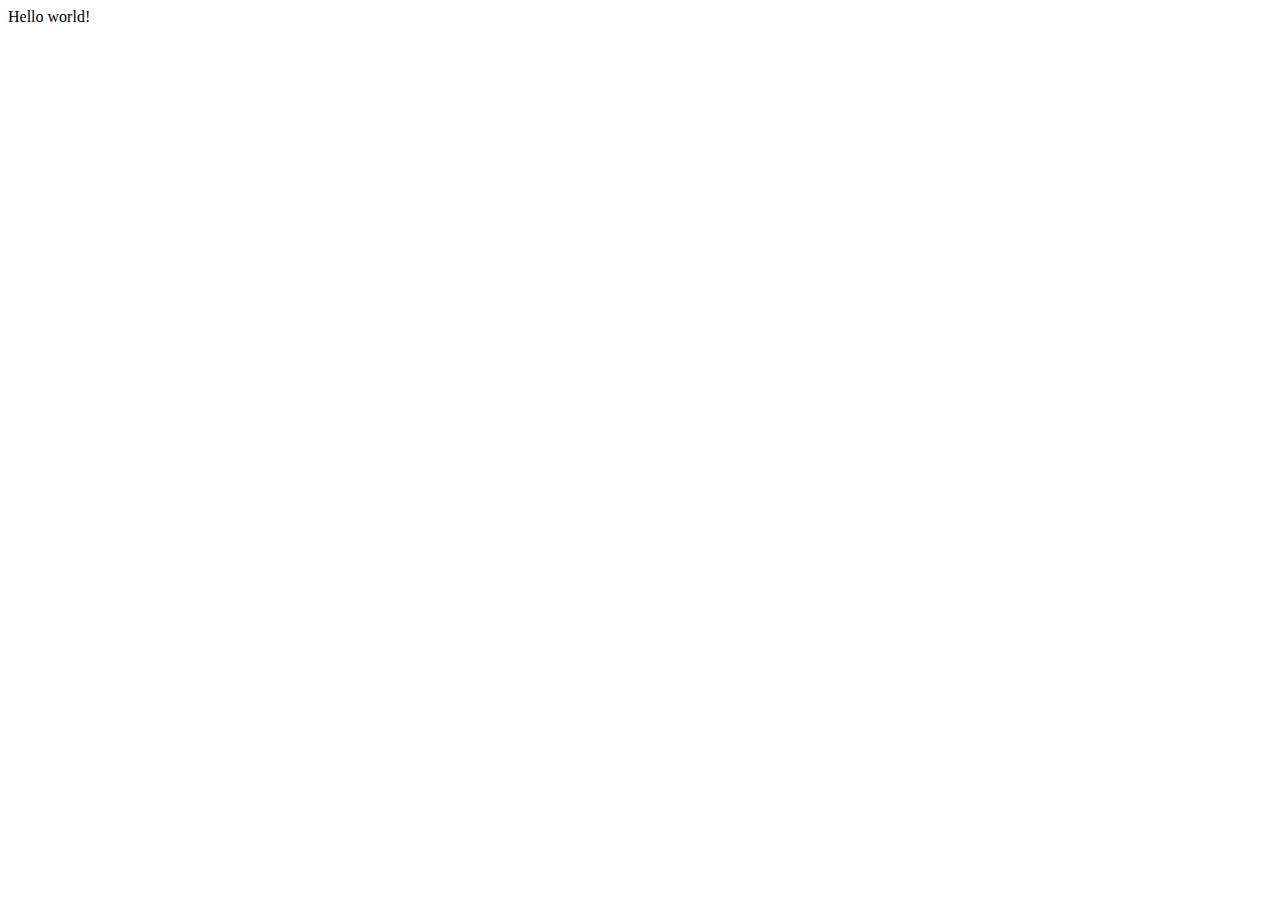
==== AngularCourseGroup2/index.html @ c31fe93a "Initial commit" ====
﻿<!DOCTYPE html>
<html ng-app="app">
<head>
    <title></title>
    <meta charset="utf-8"/>
    <script src="lib/angular.min.js"></script>
    <script src="angular-app/app.js"></script>

    <script src="angular-app/controllers/testController.js"></script>
</head>
<body>
<div data-ng-controller="testController">
    {{testMessage}}
</div>

</body>
</html>
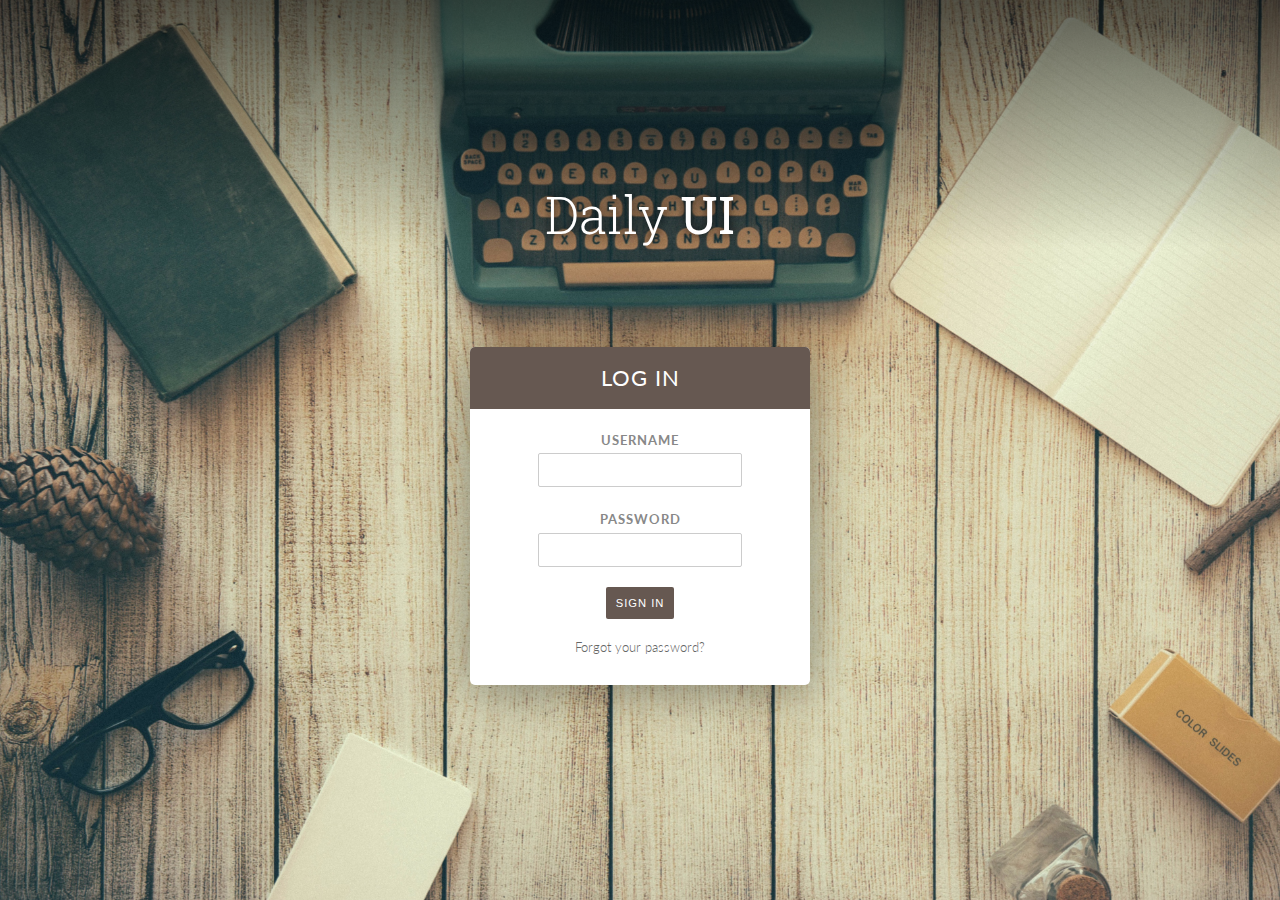
==== commit eb92135d: "Routing" ====
--- a/AngularCourseGroup2/index.html
+++ b/AngularCourseGroup2/index.html
@@ -2,16 +2,40 @@
 <html ng-app="app">
 <head>
     <title></title>
-    <meta charset="utf-8"/>
+    <meta charset="utf-8" />
+    <link href='https://fonts.googleapis.com/css?family=Roboto+Slab:400,100,300,700|Lato:400,100,300,700,900' rel='stylesheet' type='text/css'>
+    <script src="https://ajax.googleapis.com/ajax/libs/jquery/2.1.4/jquery.min.js"></script>
+    <link href="angular-app/css/animate.css" type="text/css" rel="stylesheet">
+    <link href="angular-app/css/style.css" type="text/css" rel="stylesheet">
+
     <script src="lib/angular.min.js"></script>
     <script src="angular-app/app.js"></script>
 
-    <script src="angular-app/controllers/testController.js"></script>
+    <script src="lib/angular-route.min.js"></script>
+
+    <script src="angular-app/js/login/loginController.js"></script>
+    <script src="angular-app/js/home/homeController.js"></script>
 </head>
 <body>
-<div data-ng-controller="testController">
-    {{testMessage}}
-</div>
+    <ng-view></ng-view>
 
+    <script>
+        $(document).ready(function () {
+            $('#logo').addClass('animated fadeInDown');
+            $("input:text:visible:first").focus();
+        });
+        $('#username').focus(function () {
+            $('label[for="username"]').addClass('selected');
+        });
+        $('#username').blur(function () {
+            $('label[for="username"]').removeClass('selected');
+        });
+        $('#password').focus(function () {
+            $('label[for="password"]').addClass('selected');
+        });
+        $('#password').blur(function () {
+            $('label[for="password"]').removeClass('selected');
+        });
+    </script>
 </body>
 </html>
--- a/AngularCourseGroup2/angular-app/css/style.css
+++ b/AngularCourseGroup2/angular-app/css/style.css
@@ -0,0 +1,151 @@
+body {
+	background: url("../img/photo_bg.jpg") no-repeat center center fixed;
+	background-size: cover;
+	font-size: 16px;
+	font-family: 'Lato', sans-serif;
+	font-weight: 300;
+	margin: 0;
+	color: #666;
+}
+
+/* Typography */
+h1#title {
+	font-family: 'Roboto Slab', serif;
+	font-weight: 300;
+	font-size: 3.2em;
+	color: white;
+	text-shadow: 0 0 10px rgba(0,0,0,0.8);
+	margin: 0 auto;
+	padding-top: 180px;
+	max-width: 300px;
+	text-align: center;
+	position: relative;
+	top: 0px;
+}
+
+h1#title span span {
+	font-weight: 400;
+}
+
+h2 {
+	text-transform: uppercase;
+	color: white;
+	font-weight: 400;
+	letter-spacing: 1px;
+	font-size: 1.4em;
+	line-height: 2.8em;
+}
+
+a {
+	text-decoration: none;
+	color: #666;
+}
+
+a:hover {
+	color: #aeaeae;
+}
+
+p.small {
+	font-size: 0.8em;
+	margin: 20px 0 0;
+}
+
+
+/* Layout */
+.container {
+	margin: 0;
+}
+
+.top {
+	margin: 0;
+	padding: 0;
+	width: 100%;
+	background: -moz-linear-gradient(top,  rgba(0,0,0,0.6) 0%, rgba(0,0,0,0) 100%); /* FF3.6-15 */
+	background: -webkit-linear-gradient(top,  rgba(0,0,0,0.6) 0%,rgba(0,0,0,0) 100%); /* Chrome10-25,Safari5.1-6 */
+	background: linear-gradient(to bottom,  rgba(0,0,0,0.6) 0%,rgba(0,0,0,0) 100%); /* W3C, IE10+, FF16+, Chrome26+, Opera12+, Safari7+ */
+	filter: progid:DXImageTransform.Microsoft.gradient( startColorstr='#99000000', endColorstr='#00000000',GradientType=0 ); /* IE6-9 */
+}
+
+.login-box {
+	background-color: white;
+	max-width: 340px;
+	margin: 0 auto;
+	position: relative;
+	top: 80px;
+	padding-bottom: 30px;
+	border-radius: 5px;
+	box-shadow: 0 5px 50px rgba(0,0,0,0.4);
+	text-align: center;
+}
+
+.login-box .box-header {
+	background-color: #665851;
+	margin-top: 0;
+	border-radius: 5px 5px 0 0;
+}
+
+.login-box label {
+	font-weight: 700;
+	font-size: .8em;
+	color: #888;
+	letter-spacing: 1px;
+	text-transform: uppercase;
+	line-height: 2em;
+}
+
+.login-box input {
+	margin-bottom: 20px;
+	padding: 8px;
+	border: 1px solid #ccc;
+	border-radius: 2px;
+	font-size: .9em;
+	color: #888;
+}
+
+.login-box input:focus {
+	outline: none;
+	border-color: #665851;
+	transition: 0.5s;
+	color: #665851;
+}
+
+.login-box button {
+	margin-top: 0px;
+	border: 0;
+	border-radius: 2px;
+	color: white;
+	padding: 10px;
+	text-transform: uppercase;
+	font-weight: 400;
+	font-size: 0.7em;
+	letter-spacing: 1px;
+	background-color: #665851;
+	cursor:pointer;
+	outline: none;
+}
+
+.login-box button:hover {
+	opacity: 0.7;
+	transition: 0.5s;
+}
+
+.login-box button:hover {
+	opacity: 0.7;
+	transition: 0.5s;
+}
+
+.selected {
+	color: #665851!important;
+	transition: 0.5s;
+}
+
+/* Animation Delay */
+#logo {
+  -webkit-animation-duration: 1s;
+  -webkit-animation-delay: 2s;
+}
+
+.login-box {
+  -webkit-animation-duration: 1s;
+  -webkit-animation-delay: 1s;
+}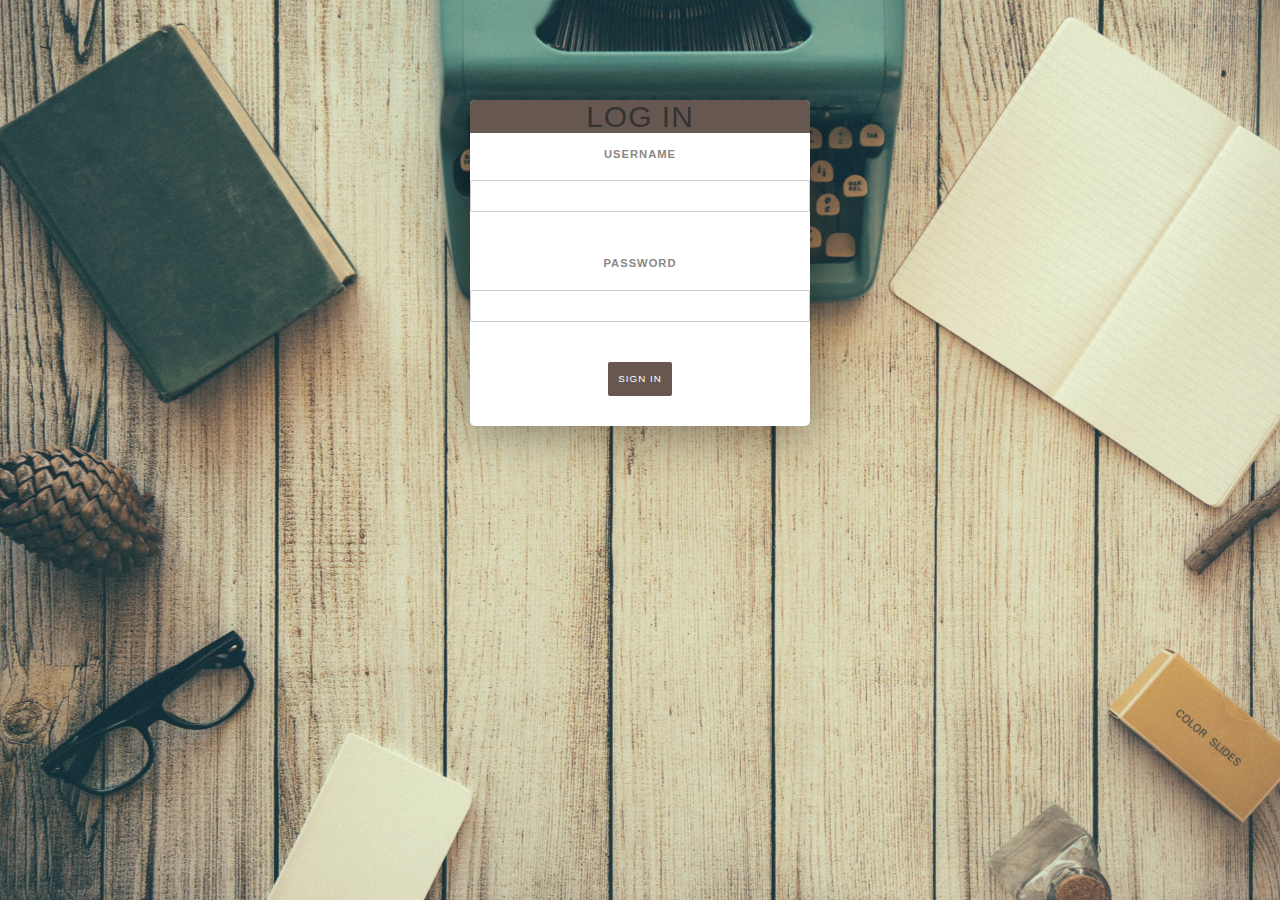
==== commit 73c6e5e9: "Home Screen" ====
--- a/AngularCourseGroup2/index.html
+++ b/AngularCourseGroup2/index.html
@@ -2,19 +2,35 @@
 <html ng-app="app">
 <head>
     <title></title>
-    <meta charset="utf-8" />
+    <meta charset="utf-8"/>
+
+    <link href='http://fonts.googleapis.com/css?family=Cookie' rel='stylesheet' type='text/css'>
+    <link rel="stylesheet" href="http://maxcdn.bootstrapcdn.com/font-awesome/4.2.0/css/font-awesome.min.css">
+    <link rel="stylesheet" href="https://maxcdn.bootstrapcdn.com/bootstrap/3.3.7/css/bootstrap.min.css" integrity="sha384-BVYiiSIFeK1dGmJRAkycuHAHRg32OmUcww7on3RYdg4Va+PmSTsz/K68vbdEjh4u" crossorigin="anonymous">
+    <link href='http://fonts.googleapis.com/css?family=Titillium+Web:400,300,600' rel='stylesheet' type='text/css'>
+    <link href='http://fonts.googleapis.com/css?family=Raleway:300,200' rel='stylesheet' type='text/css'>
+    <link rel="stylesheet" type="text/css" href="//fonts.googleapis.com/css?family=Roboto:300,400,500,700">
+    <link rel="stylesheet" type="text/css" href="//fonts.googleapis.com/icon?family=Material+Icons">
+
     <link href='https://fonts.googleapis.com/css?family=Roboto+Slab:400,100,300,700|Lato:400,100,300,700,900' rel='stylesheet' type='text/css'>
     <script src="https://ajax.googleapis.com/ajax/libs/jquery/2.1.4/jquery.min.js"></script>
     <link href="angular-app/css/animate.css" type="text/css" rel="stylesheet">
     <link href="angular-app/css/style.css" type="text/css" rel="stylesheet">
 
+    <link href="angular-app/css/bootstrap.min.css" type="text/css" rel="stylesheet"/>
+    <script src="lib/jquery-1.9.1.min.js"></script>
+    <script src="lib/bootstrap.min.js"></script>
+
     <script src="lib/angular.min.js"></script>
     <script src="angular-app/app.js"></script>
+    <script src="lib/ui-bootstrap-tpls.min.js"></script>
+
 
     <script src="lib/angular-route.min.js"></script>
 
     <script src="angular-app/js/login/loginController.js"></script>
     <script src="angular-app/js/home/homeController.js"></script>
+    <script src="angular-app/js/home/partials/rightPanelController.js"></script>
 </head>
 <body>
     <ng-view></ng-view>
--- a/AngularCourseGroup2/angular-app/css/style.css
+++ b/AngularCourseGroup2/angular-app/css/style.css
@@ -148,4 +148,716 @@
 .login-box {
   -webkit-animation-duration: 1s;
   -webkit-animation-delay: 1s;
+}
+
+
+@import url('http://fonts.googleapis.com/css?family=Open+Sans:400,700');
+
+.center {
+    float: none;
+    margin-left: auto;
+    margin-right: auto;
+}
+
+/*  HEADER   */
+
+.header-login-signup {
+    background-color: #292c2f;
+    box-shadow: 0 1px 1px #ccc;
+    padding: 10px 20px 5px 130px;
+    height: 60px;
+    color: #ffffff;
+    box-sizing: border-box;
+}
+
+    .header-login-signup .header-limiter {
+        max-width: 1200px;
+        text-align: center;
+        margin: 0 auto;
+    }
+
+        /* Logo */
+
+        .header-login-signup .header-limiter h1 {
+            float: left;
+            font: normal 28px Cookie, Arial, Helvetica, sans-serif;
+            line-height: 40px;
+            margin: 0;
+        }
+
+            .header-login-signup .header-limiter h1 span {
+                color: #5383d3;
+            }
+
+        /* The navigation links */
+
+        .header-login-signup .header-limiter a {
+            color: #ffffff;
+            text-decoration: none;
+        }
+
+        .header-login-signup .header-limiter nav {
+            font: 16px Arial, Helvetica, sans-serif;
+            line-height: 40px;
+            float: left;
+            margin: 0 0 0 60px;
+            padding: 0;
+        }
+
+            .header-login-signup .header-limiter nav a {
+                font-size: 14px;
+                display: inline-block;
+                padding: 0 5px;
+                opacity: 0.9;
+                text-decoration: none;
+                line-height: 1;
+            }
+
+                .header-login-signup .header-limiter nav a:hover {
+                    opacity: 1;
+                }
+
+                .header-login-signup .header-limiter nav a.selected {
+                    color: #608bd2;
+                    font-weight: 300;
+                }
+
+        .header-login-signup .header-limiter ul li a.selected {
+            color: #608bd2;
+            font-weight: 300;
+        }
+
+        /* Login/Sign up buttons */
+
+        .header-login-signup .header-limiter ul {
+            font: 14px Arial, Helvetica, sans-serif;
+            list-style: none;
+            line-height: 1;
+            float: right;
+        }
+
+            .header-login-signup .header-limiter ul li {
+                display: inline-block;
+                margin-left: 15px;
+                opacity: 0.9;
+            }
+
+                .header-login-signup .header-limiter ul li:hover {
+                    opacity: 1;
+                }
+
+                /* The sign up button */
+
+                .header-login-signup .header-limiter ul li:last-child a {
+                    font-weight: bold;
+                    background-color: #3a3c3e;
+                    padding: 10px 15px;
+                    border-radius: 3px;
+                }
+
+/* Making the header responsive */
+
+@media all and (max-width: 600px) {
+
+    .header-login-signup {
+        padding: 25px;
+        height: 85px;
+    }
+
+        .header-login-signup .header-limiter h1 {
+            float: none;
+            margin: -8px 0 2px;
+            text-align: center;
+            font-size: 24px;
+            line-height: 1;
+        }
+
+        .header-login-signup .header-limiter nav {
+            margin: 0;
+            float: none;
+        }
+
+            .header-login-signup .header-limiter nav li a {
+                font-size: 13px;
+            }
+
+        .header-login-signup .header-limiter ul {
+            display: none;
+        }
+}
+
+
+
+article, aside, details, figcaption, figure, footer, header, hgroup, menu, nav, section {
+    display: block;
+}
+
+ol, ul {
+    list-style: none;
+}
+
+blockquote, q {
+    quotes: none;
+}
+
+    blockquote:before, blockquote:after, q:before, q:after {
+        content: '';
+        content: none;
+    }
+
+table {
+    border-collapse: collapse;
+    border-spacing: 0;
+}
+
+.background-img {
+     background-image: url('../img/city.jpg');
+    background-repeat: no-repeat;
+    background-attachment: fixed;
+    background-position: center;
+}
+
+* {
+    -moz-box-sizing: border-box;
+    -webkit-box-sizing: border-box;
+    box-sizing: border-box;
+}
+
+.login-border {
+    margin: 0 auto;
+    position: fixed;
+    top: 25%;
+    left: 50%;
+    -moz-transform: translate3d(-50%, 0, 0);
+    -ms-transform: translate3d(-50%, 0, 0);
+    -webkit-transform: translate3d(-50%, 0, 0);
+    transform: translate3d(-50%, 0, 0);
+    width: 350px;
+    padding: 20px;
+    overflow: hidden;
+    background-color: black;
+    border: 1px solid rgba(255, 255, 255, 0.5);
+    background: inherit;
+    -moz-border-radius: 12px;
+    -webkit-border-radius: 12px;
+    border-radius: 12px;
+}
+
+    .login-border .forceColor {
+        width: 100%;
+        height: 100%;
+        position: absolute;
+        left: 0;
+        top: 0;
+        background-color: rgba(0, 0, 0, 0.6);
+    }
+
+    .login-border:before {
+        content: "";
+        width: 110%;
+        height: 110%;
+        position: absolute;
+        background: inherit;
+        left: -5%;
+        right: 0;
+        bottom: 0;
+        top: -5%;
+        -webkit-filter: blur(3px);
+        filter: blur(3px);
+    }
+
+    .login-border.goAway {
+        opacity: 0;
+        -moz-transform: scale(0.6) translate3d(-50%, 0, 0);
+        -ms-transform: scale(0.6) translate3d(-50%, 0, 0);
+        -webkit-transform: scale(0.6) translate3d(-50%, 0, 0);
+        transform: scale(0.6) translate3d(-50%, 0, 0);
+        -moz-transition: -moz-transform 200ms ease-in-out, opacity 100ms linear;
+        -o-transition: -o-transform 200ms ease-in-out, opacity 100ms linear;
+        -webkit-transition: -webkit-transform 200ms ease-in-out, opacity 100ms linear;
+        transition: transform 200ms ease-in-out, opacity 100ms linear;
+        -moz-transition-delay: 600ms;
+        -o-transition-delay: 600ms;
+        -webkit-transition-delay: 600ms;
+        transition-delay: 600ms;
+    }
+
+    .login-border .topbar .spanColor {
+        position: absolute;
+        width: 0px;
+        right: 20px;
+        height: 43px;
+        opacity: 0.2;
+        background-color: white;
+        border-top-left-radius: 0px;
+        border-bottom-left-radius: 0px;
+        border-top-right-radius: 6px;
+        border-bottom-right-radius: 6px;
+        -moz-transition: width 150ms ease-in-out, background-color 150ms ease-in-out 250ms, border 150ms ease-in-out 250ms;
+        -o-transition: width 150ms ease-in-out, background-color 150ms ease-in-out 250ms, border 150ms ease-in-out 250ms;
+        -webkit-transition: width 150ms ease-in-out, background-color 150ms ease-in-out, border 150ms ease-in-out;
+        -webkit-transition-delay: 0s, 250ms, 250ms;
+        transition: width 150ms ease-in-out, background-color 150ms ease-in-out 250ms, border 150ms ease-in-out 250ms;
+    }
+
+    .login-border .topbar .input {
+        display: block;
+        width: 100%;
+        position: relative;
+        border-top-left-radius: 6px;
+        border-bottom-left-radius: 6px;
+        border-top-right-radius: 6px;
+        border-bottom-right-radius: 6px;
+        font-size: 1rem;
+        background: transparent;
+        border-top: 1px solid rgba(255, 255, 255, 0.4);
+        border-left: 1px solid rgba(255, 255, 255, 0.4);
+        border-bottom: 1px solid rgba(255, 255, 255, 0.4);
+        border-right: 1px solid rgba(255, 255, 255, 0.4);
+        margin-bottom: 25px;
+        color: rgba(255, 255, 255, 0.4);
+        padding: 10px 20px;
+    }
+
+        .login-border .topbar .input::-webkit-input-placeholder {
+            color: white;
+            font-size: 1.2rem;
+            font-family: Raleway;
+            line-height: 1.3rem;
+            font-weight: 200;
+        }
+
+        .login-border .topbar .input:focus {
+            outline: none;
+            color: white;
+            border: 1px solid white;
+        }
+
+        .login-border .topbar .input.disabled:hover {
+            border: 1px solid rgba(255, 255, 255, 0.4);
+        }
+
+        .login-border .topbar .input:hover {
+            border: 1px solid white;
+        }
+
+    .login-border .submit {
+        padding: 10px 20px;
+        width: 100%;
+        font-size: 1.2rem;
+        font-family: Raleway;
+        font-weight: 200;
+        display: block;
+        color: white;
+        position: relative;
+        border: 1px solid rgba(255, 255, 255, 0.4);
+        background: rgba(255, 255, 255, 0.5);
+        -moz-border-radius: 6px;
+        -webkit-border-radius: 6px;
+        border-radius: 6px;
+        cursor: pointer;
+    }
+
+        .login-border .submit:focus {
+            outline: none;
+        }
+
+        .login-border .submit:hover {
+            color: white;
+            border: 1px solid white;
+        }
+
+        .login-border .submit.recover {
+            background: #FF2B4B;
+            color: white !important;
+            border: 1px solid white !important;
+            transition: all 400ms linear;
+        }
+
+.topbar.error .spanColor {
+    width: calc(100% - 39px);
+    border-top-left-radius: 6px;
+    border: 1px solid rgba(255, 255, 255, 0.4);
+    border-bottom-left-radius: 6px;
+    background-color: #FF2B4B;
+}
+
+.topbar.error + .submit {
+    color: white;
+}
+
+.topbar.error .input {
+    color: rgba(255, 255, 255, 0.4);
+    border: 1px solid rgba(255, 255, 255, 0.4);
+}
+
+    .topbar.error .input::-webkit-input-placeholder {
+        color: white;
+    }
+
+.topbar.success .spanColor {
+    width: calc(100% - 39px);
+    border-top-left-radius: 6px;
+    border: 1px solid #26C97D;
+    border-bottom-left-radius: 6px;
+    background-color: #26C97D;
+}
+
+.topbar.success + .submit {
+    color: white;
+    border: 1px solid white;
+}
+
+.topbar.success .input {
+    color: white;
+    border: 1px solid #26C97D;
+}
+
+    .topbar.success .input::-webkit-input-placeholder {
+        color: white;
+    }
+
+
+/* Loans screen CSS starts */
+
+.container.loans {
+    padding-top: 20px;
+    margin: 20px auto;
+    background-color: #fff;
+}
+
+.btn-edit, .btn-delete {
+    padding: 0px;
+    margin: 0px auto;
+    display: block;
+    border: none;
+    border-radius: 2px;
+    font-size: 14px;
+    font-weight: 500;
+    text-transform: uppercase;
+    letter-spacing: 0;
+    background-color: transparent;
+}
+
+td.uib-day button.active {
+    background-color: #ccc !important;
+}
+
+.btn-edit {
+    color: #009688;
+}
+
+.btn-delete {
+    color: #f44336;
+}
+
+.th-center {
+    text-align: center !important;
+}
+
+.modeTitle {
+    font-size: 20px;
+    font-weight: bold;
+    color: #286090;
+}
+
+.loansModeContent label {
+    font-size: 12px !important;
+}
+
+.loansModeContent .form-group {
+    margin-top: 10px !important;
+}
+
+.rightPanel {
+    background-color: #eeeeee;
+    padding-top: 10px;
+}
+
+table.custom-responsive-table {
+    width: 100%;
+    border-collapse: collapse;
+}
+
+.add-loan-btn {
+    margin-bottom: 20px !important;
+}
+
+.all-payments {
+    font-size: 16px !important;
+    line-height: 40px !important;
+    font-weight: bold;
+}
+
+.badge.red {
+    background-color: #f44336 !important;
+}
+
+.loan-due-date:focus {
+    outline: none !important;
+    border: 0 !important;
+    box-shadow: none !important;
+}
+
+.dp-btn {
+    bottom: -15px !important;
+}
+
+/* Zebra striping */
+.custom-responsive-table tr:nth-of-type(odd) {
+    background: #eee;
+}
+
+.custom-responsive-table th {
+    background: #333;
+    color: white;
+    font-weight: bold;
+}
+
+.custom-responsive-table td, .custom-responsive-table th {
+    padding: 6px;
+    border: 1px solid #ccc;
+    text-align: left;
+}
+
+@media only screen and (max-width: 760px), (min-device-width: 768px) and (max-device-width: 1024px) {
+
+    /* Force table to not be like tables anymore */
+    table.custom-responsive-table, .custom-responsive-table thead, .custom-responsive-table tbody, .custom-responsive-table th, .custom-responsive-table td, .custom-responsive-table tr {
+        display: block;
+    }
+
+        /* Hide table headers (but not display: none;, for accessibility) */
+        .custom-responsive-table thead tr {
+            position: absolute;
+            top: -9999px;
+            left: -9999px;
+        }
+
+    .custom-responsive-table tr {
+        border: 1px solid #ccc;
+    }
+
+    .custom-responsive-table td {
+        /* Behave  like a "row" */
+        border: none;
+        border-bottom: 1px solid #eee;
+        position: relative;
+        padding-left: 50%;
+    }
+
+        .custom-responsive-table td:before {
+            /* Now like a table header */
+            position: absolute;
+            /* Top/left values mimic padding */
+            top: 6px;
+            left: 6px;
+            width: 45%;
+            padding-right: 10px;
+            white-space: nowrap;
+        }
+
+    /*
+	Label the data
+	*/
+    .custom-responsive-table.loans-table td:nth-of-type(1):before {
+        content: "Name";
+    }
+
+    .custom-responsive-table.loans-table td:nth-of-type(2):before {
+        content: "Surname";
+    }
+
+    .custom-responsive-table.loans-table td:nth-of-type(3):before {
+        content: "Status";
+    }
+
+    .custom-responsive-table.loans-table td:nth-of-type(4):before {
+        content: "Due date";
+    }
+}
+
+/* Loans screen CSS ends */
+
+/*login*/
+
+*, *:before, *:after {
+    box-sizing: border-box;
+}
+
+html {
+    overflow-y: scroll;
+}
+
+a {
+    text-decoration: none;
+    color: #1ab188;
+    -webkit-transition: .5s ease;
+    transition: .5s ease;
+}
+
+    a:hover {
+        color: #179b77;
+    }
+
+.form {
+    background: rgba(19, 35, 47, 0.9);
+    padding: 40px;
+    max-width: 600px;
+    margin: 40px auto;
+    border-radius: 4px;
+    box-shadow: 0 4px 10px 4px rgba(19, 35, 47, 0.3);
+}
+
+.tab-group {
+    list-style: none;
+    padding: 0;
+    margin: 0 0 40px 0;
+}
+
+    .tab-group:after {
+        content: "";
+        display: table;
+        clear: both;
+    }
+
+    .tab-group li a {
+        display: block;
+        text-decoration: none;
+        padding: 15px;
+        background: rgba(160, 179, 176, 0.25);
+        color: #a0b3b0;
+        font-size: 20px;
+        float: left;
+        width: 50%;
+        text-align: center;
+        cursor: pointer;
+        -webkit-transition: .5s ease;
+        transition: .5s ease;
+    }
+
+        .tab-group li a:hover {
+            background: #179b77;
+            color: #ffffff;
+        }
+
+    .tab-group .active a {
+        background: #1ab188;
+        color: #ffffff;
+    }
+
+.tab-content > div:last-child {
+    display: none;
+}
+
+h1 {
+    text-align: center;
+    color: #ffffff;
+    font-weight: 300;
+    margin: 0 0 40px;
+}
+
+input, textarea {
+    font-size: 22px;
+    display: block;
+    width: 100%;
+    height: 100%;
+    padding: 5px 10px;
+    background: none;
+    background-image: none;
+    border: 1px solid #a0b3b0;
+    color: #ffffff;
+    border-radius: 0;
+    -webkit-transition: border-color .25s ease, box-shadow .25s ease;
+    transition: border-color .25s ease, box-shadow .25s ease;
+}
+
+    input:focus, textarea:focus {
+        outline: 0;
+        border-color: #1ab188;
+    }
+
+textarea {
+    border: 2px solid #a0b3b0;
+    resize: vertical;
+}
+
+.field-wrap {
+    position: relative;
+    margin-bottom: 40px;
+}
+
+.top-row:after {
+    content: "";
+    display: table;
+    clear: both;
+}
+
+.top-row > div {
+    float: left;
+    width: 48%;
+    margin-right: 4%;
+}
+
+    .top-row > div:last-child {
+        margin: 0;
+    }
+
+.button {
+    border: 0;
+    outline: none;
+    border-radius: 0;
+    padding: 15px 0;
+    font-size: 2rem;
+    font-weight: 600;
+    text-transform: uppercase;
+    letter-spacing: .1em;
+    background: #1ab188;
+    color: #ffffff;
+    -webkit-transition: all 0.5s ease;
+    transition: all 0.5s ease;
+    -webkit-appearance: none;
+}
+
+    .button:hover, .button:focus {
+        background: #179b77;
+    }
+
+.button-block {
+    display: block;
+    width: 100%;
+}
+
+.forgot {
+    margin-top: -20px;
+    text-align: right;
+}
+
+.control-label {
+    color: #222;
+    font-size: 12px;
+}
+
+.colorgraph {
+    height: 5px;
+    border-top: 0;
+    background: #c4e17f;
+    border-radius: 5px;
+    background-image: -webkit-linear-gradient(left, #c4e17f, #c4e17f 12.5%, #f7fdca 12.5%, #f7fdca 25%, #fecf71 25%, #fecf71 37.5%, #f0776c 37.5%, #f0776c 50%, #db9dbe 50%, #db9dbe 62.5%, #c49cde 62.5%, #c49cde 75%, #669ae1 75%, #669ae1 87.5%, #62c2e4 87.5%, #62c2e4);
+    background-image: -moz-linear-gradient(left, #c4e17f, #c4e17f 12.5%, #f7fdca 12.5%, #f7fdca 25%, #fecf71 25%, #fecf71 37.5%, #f0776c 37.5%, #f0776c 50%, #db9dbe 50%, #db9dbe 62.5%, #c49cde 62.5%, #c49cde 75%, #669ae1 75%, #669ae1 87.5%, #62c2e4 87.5%, #62c2e4);
+    background-image: -o-linear-gradient(left, #c4e17f, #c4e17f 12.5%, #f7fdca 12.5%, #f7fdca 25%, #fecf71 25%, #fecf71 37.5%, #f0776c 37.5%, #f0776c 50%, #db9dbe 50%, #db9dbe 62.5%, #c49cde 62.5%, #c49cde 75%, #669ae1 75%, #669ae1 87.5%, #62c2e4 87.5%, #62c2e4);
+    background-image: linear-gradient(to right, #c4e17f, #c4e17f 12.5%, #f7fdca 12.5%, #f7fdca 25%, #fecf71 25%, #fecf71 37.5%, #f0776c 37.5%, #f0776c 50%, #db9dbe 50%, #db9dbe 62.5%, #c49cde 62.5%, #c49cde 75%, #669ae1 75%, #669ae1 87.5%, #62c2e4 87.5%, #62c2e4);
+}
+
+.text-danger {
+    color: red;
+}
+
+.search {
+        width: 200px;
+    float: left;
+}
+
+.selected2 {
+    color: blue;
 }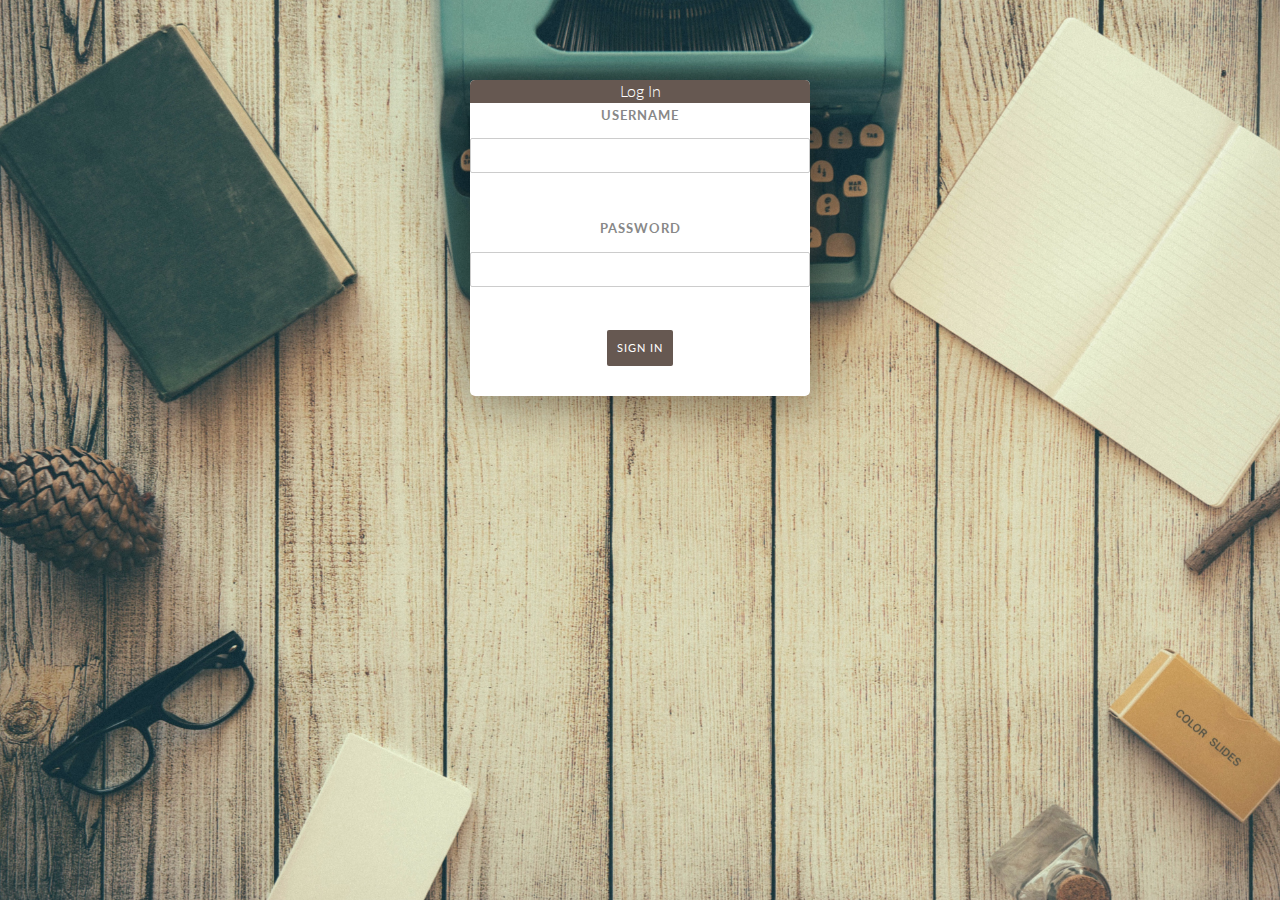
==== commit 92a35653: "Updated style" ====
--- a/AngularCourseGroup2/index.html
+++ b/AngularCourseGroup2/index.html
@@ -25,33 +25,15 @@
     <script src="angular-app/app.js"></script>
     <script src="lib/ui-bootstrap-tpls.min.js"></script>
 
-
     <script src="lib/angular-route.min.js"></script>
 
     <script src="angular-app/js/login/loginController.js"></script>
     <script src="angular-app/js/home/homeController.js"></script>
     <script src="angular-app/js/home/partials/rightPanelController.js"></script>
+    <script src="angular-app/controllers/mainController.js"></script>
 </head>
-<body>
-    <ng-view></ng-view>
 
-    <script>
-        $(document).ready(function () {
-            $('#logo').addClass('animated fadeInDown');
-            $("input:text:visible:first").focus();
-        });
-        $('#username').focus(function () {
-            $('label[for="username"]').addClass('selected');
-        });
-        $('#username').blur(function () {
-            $('label[for="username"]').removeClass('selected');
-        });
-        $('#password').focus(function () {
-            $('label[for="password"]').addClass('selected');
-        });
-        $('#password').blur(function () {
-            $('label[for="password"]').removeClass('selected');
-        });
-    </script>
+<body data-ng-class="{bgImage:getCurentPath()=='/login'}" data-ng-controller="mainController">
+    <div ng-view=""></div>
 </body>
 </html>
--- a/AngularCourseGroup2/angular-app/css/style.css
+++ b/AngularCourseGroup2/angular-app/css/style.css
@@ -1,153 +1,156 @@
 body {
-	background: url("../img/photo_bg.jpg") no-repeat center center fixed;
-	background-size: cover;
-	font-size: 16px;
-	font-family: 'Lato', sans-serif;
-	font-weight: 300;
-	margin: 0;
-	color: #666;
+}
+
+.bgImage {
+    font-size: 16px;
+    font-family: 'Lato', sans-serif;
+    font-weight: 300;
+    margin: 0;
+    color: #666;
+    background: url("../img/photo_bg.jpg") no-repeat center center fixed;
+    background-size: cover;
 }
 
 /* Typography */
 h1#title {
-	font-family: 'Roboto Slab', serif;
-	font-weight: 300;
-	font-size: 3.2em;
-	color: white;
-	text-shadow: 0 0 10px rgba(0,0,0,0.8);
-	margin: 0 auto;
-	padding-top: 180px;
-	max-width: 300px;
-	text-align: center;
-	position: relative;
-	top: 0px;
-}
-
-h1#title span span {
-	font-weight: 400;
-}
+    font-family: 'Roboto Slab', serif;
+    font-weight: 300;
+    font-size: 3.2em;
+    color: white;
+    text-shadow: 0 0 10px rgba(0,0,0,0.8);
+    margin: 0 auto;
+    padding-top: 180px;
+    max-width: 300px;
+    text-align: center;
+    position: relative;
+    top: 0px;
+}
+
+    h1#title span span {
+        font-weight: 400;
+    }
 
 h2 {
-	text-transform: uppercase;
-	color: white;
-	font-weight: 400;
-	letter-spacing: 1px;
-	font-size: 1.4em;
-	line-height: 2.8em;
+    text-transform: uppercase;
+    color: white;
+    font-weight: 400;
+    letter-spacing: 1px;
+    font-size: 1.4em;
+    line-height: 2.8em;
 }
 
 a {
-	text-decoration: none;
-	color: #666;
-}
-
-a:hover {
-	color: #aeaeae;
-}
+    text-decoration: none;
+    color: #666;
+}
+
+    a:hover {
+        color: #aeaeae;
+    }
 
 p.small {
-	font-size: 0.8em;
-	margin: 20px 0 0;
+    font-size: 0.8em;
+    margin: 20px 0 0;
 }
 
 
 /* Layout */
 .container {
-	margin: 0;
+    margin: 0;
 }
 
 .top {
-	margin: 0;
-	padding: 0;
-	width: 100%;
-	background: -moz-linear-gradient(top,  rgba(0,0,0,0.6) 0%, rgba(0,0,0,0) 100%); /* FF3.6-15 */
-	background: -webkit-linear-gradient(top,  rgba(0,0,0,0.6) 0%,rgba(0,0,0,0) 100%); /* Chrome10-25,Safari5.1-6 */
-	background: linear-gradient(to bottom,  rgba(0,0,0,0.6) 0%,rgba(0,0,0,0) 100%); /* W3C, IE10+, FF16+, Chrome26+, Opera12+, Safari7+ */
-	filter: progid:DXImageTransform.Microsoft.gradient( startColorstr='#99000000', endColorstr='#00000000',GradientType=0 ); /* IE6-9 */
+    margin: 0;
+    padding: 0;
+    width: 100%;
+    background: -moz-linear-gradient(top, rgba(0,0,0,0.6) 0%, rgba(0,0,0,0) 100%); /* FF3.6-15 */
+    background: -webkit-linear-gradient(top, rgba(0,0,0,0.6) 0%,rgba(0,0,0,0) 100%); /* Chrome10-25,Safari5.1-6 */
+    background: linear-gradient(to bottom, rgba(0,0,0,0.6) 0%,rgba(0,0,0,0) 100%); /* W3C, IE10+, FF16+, Chrome26+, Opera12+, Safari7+ */
+    filter: progid:DXImageTransform.Microsoft.gradient( startColorstr='#99000000', endColorstr='#00000000',GradientType=0 ); /* IE6-9 */
 }
 
 .login-box {
-	background-color: white;
-	max-width: 340px;
-	margin: 0 auto;
-	position: relative;
-	top: 80px;
-	padding-bottom: 30px;
-	border-radius: 5px;
-	box-shadow: 0 5px 50px rgba(0,0,0,0.4);
-	text-align: center;
-}
-
-.login-box .box-header {
-	background-color: #665851;
-	margin-top: 0;
-	border-radius: 5px 5px 0 0;
-}
-
-.login-box label {
-	font-weight: 700;
-	font-size: .8em;
-	color: #888;
-	letter-spacing: 1px;
-	text-transform: uppercase;
-	line-height: 2em;
-}
-
-.login-box input {
-	margin-bottom: 20px;
-	padding: 8px;
-	border: 1px solid #ccc;
-	border-radius: 2px;
-	font-size: .9em;
-	color: #888;
-}
-
-.login-box input:focus {
-	outline: none;
-	border-color: #665851;
-	transition: 0.5s;
-	color: #665851;
-}
-
-.login-box button {
-	margin-top: 0px;
-	border: 0;
-	border-radius: 2px;
-	color: white;
-	padding: 10px;
-	text-transform: uppercase;
-	font-weight: 400;
-	font-size: 0.7em;
-	letter-spacing: 1px;
-	background-color: #665851;
-	cursor:pointer;
-	outline: none;
-}
-
-.login-box button:hover {
-	opacity: 0.7;
-	transition: 0.5s;
-}
-
-.login-box button:hover {
-	opacity: 0.7;
-	transition: 0.5s;
-}
+    background-color: white;
+    max-width: 340px;
+    margin: 0 auto;
+    position: relative;
+    top: 80px;
+    padding-bottom: 30px;
+    border-radius: 5px;
+    box-shadow: 0 5px 50px rgba(0,0,0,0.4);
+    text-align: center;
+}
+
+    .login-box .box-header {
+        background-color: #665851;
+        margin-top: 0;
+        border-radius: 5px 5px 0 0;
+    }
+
+    .login-box label {
+        font-weight: 700;
+        font-size: .8em;
+        color: #888;
+        letter-spacing: 1px;
+        text-transform: uppercase;
+        line-height: 2em;
+    }
+
+    .login-box input {
+        margin-bottom: 20px;
+        padding: 8px;
+        border: 1px solid #ccc;
+        border-radius: 2px;
+        font-size: .9em;
+        color: #888;
+    }
+
+        .login-box input:focus {
+            outline: none;
+            border-color: #665851;
+            transition: 0.5s;
+            color: #665851;
+        }
+
+    .login-box button {
+        margin-top: 0px;
+        border: 0;
+        border-radius: 2px;
+        color: white;
+        padding: 10px;
+        text-transform: uppercase;
+        font-weight: 400;
+        font-size: 0.7em;
+        letter-spacing: 1px;
+        background-color: #665851;
+        cursor: pointer;
+        outline: none;
+    }
+
+        .login-box button:hover {
+            opacity: 0.7;
+            transition: 0.5s;
+        }
+
+        .login-box button:hover {
+            opacity: 0.7;
+            transition: 0.5s;
+        }
 
 .selected {
-	color: #665851!important;
-	transition: 0.5s;
+    color: #665851 !important;
+    transition: 0.5s;
 }
 
 /* Animation Delay */
 #logo {
-  -webkit-animation-duration: 1s;
-  -webkit-animation-delay: 2s;
+    -webkit-animation-duration: 1s;
+    -webkit-animation-delay: 2s;
 }
 
 .login-box {
-  -webkit-animation-duration: 1s;
-  -webkit-animation-delay: 1s;
+    -webkit-animation-duration: 1s;
+    -webkit-animation-delay: 1s;
 }
 
 
@@ -311,7 +314,7 @@
 }
 
 .background-img {
-     background-image: url('../img/city.jpg');
+    background-image: url('../img/city.jpg');
     background-repeat: no-repeat;
     background-attachment: fixed;
     background-position: center;
@@ -854,10 +857,10 @@
 }
 
 .search {
-        width: 200px;
+    width: 200px;
     float: left;
 }
 
 .selected2 {
     color: blue;
-}+}
